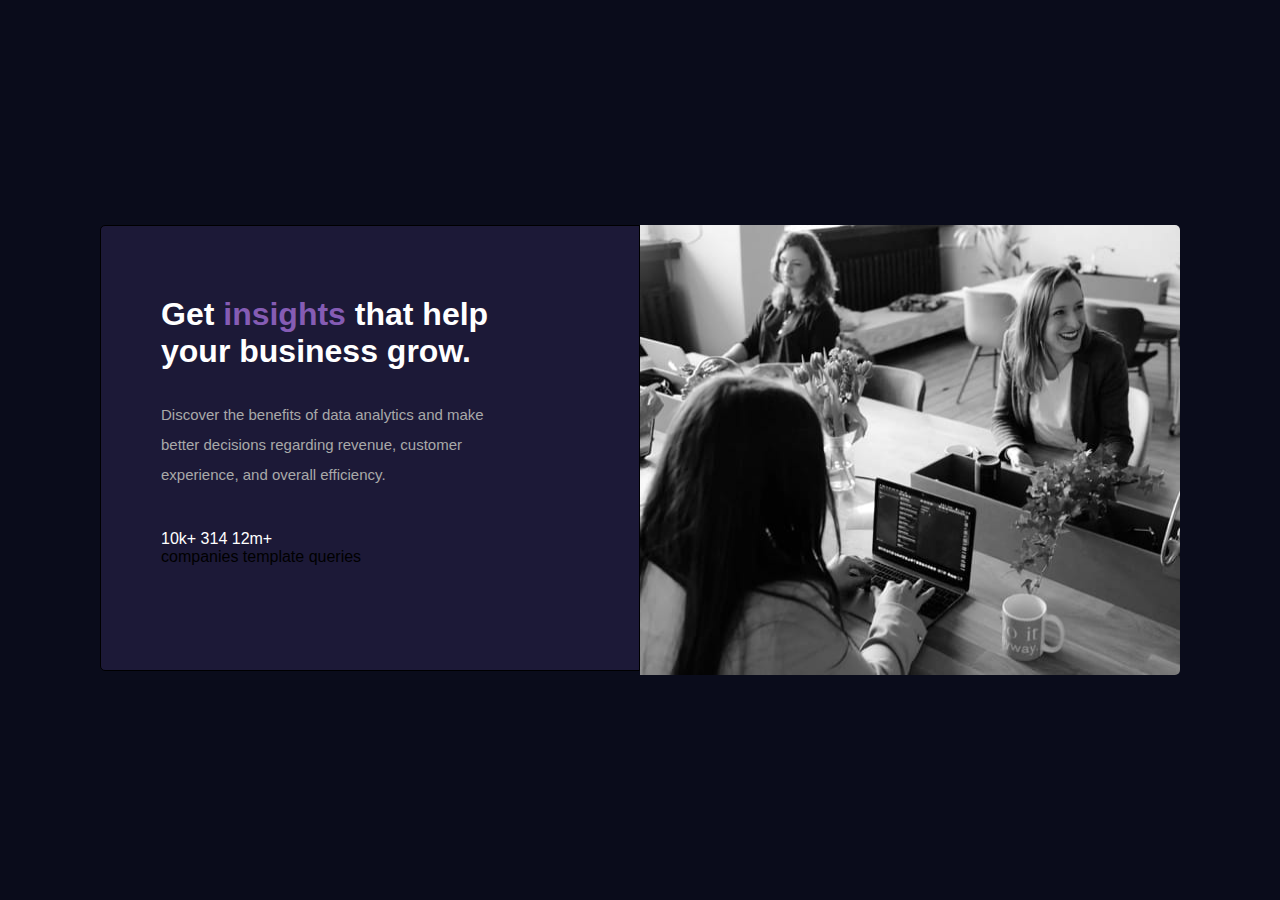
==== card-component/stats-preview-card-component-main/index.html @ af5f08f2 "fist commit" ====
<!DOCTYPE html>
<html lang="pt-br">
<head>
  <meta charset="UTF-8">
  <meta http-equiv="X-UA-Compatible" content="IE=edge">
  <meta name="viewport" content="width=device-width, initial-scale=1.0">
  <link rel="stylesheet" href="style.css">
  <link rel="shortcut icon" href="images/favicon-32x32.png" type="image/x-icon">
  <title>Document</title>
</head>
<body>
  <div class="container">
    <div class="content">
      <h1>
        Get <span>insights</span> that help <br>your business grow.
      </h1>
      <p>
        Discover the benefits of data analytics and make <br>better decisions regarding revenue, customer <br>experience, and overall efficiency.
      </p>
      <footer>
        <p id="number">
          10k+ 314 12m+
        </p>
        <p>
          companies template queries
        </p>
      </footer>
    </div>
    <div class="imagem">
      <img src="images/image-header-desktop.jpg"></img>
    </div>
  </div> 
</body>
</html>
---- card-component/stats-preview-card-component-main/style.css ----
* {
    margin: 0;
    padding: 0;
    box-sizing: border-box;
    font-family: Arial, Helvetica, sans-serif;
  }
  
  body {
    height: 100vh;
    display: flex;
    align-items: center;
    justify-content: center;
    margin: 0px 50px;
    background-color: #0A0C1B;
  }
  
  .container {
    display: flex;
  }
  
  .content {
    border: 1px solid black;
    border-top-left-radius: 5px;
    border-bottom-left-radius: 5px;
    padding: 70px 60px;
    background-color: #1C1937;
    width: 540px;
    height: 446px;
  }
  
  h1 {
    color: white;
  }

  span {
    color: #855cb4;
  }
  
  .content > p {
    padding-top: 30px;
    padding-bottom: 40px;
    color: darkgray;
    line-height: 30px;
    font-size: 15px;
  }
  
  .imagem img {
    border-top-right-radius: 5px;
    border-bottom-right-radius: 5px;
    width: 100%;
    height: 100%;
  }

  #number {
    color: white;
  }
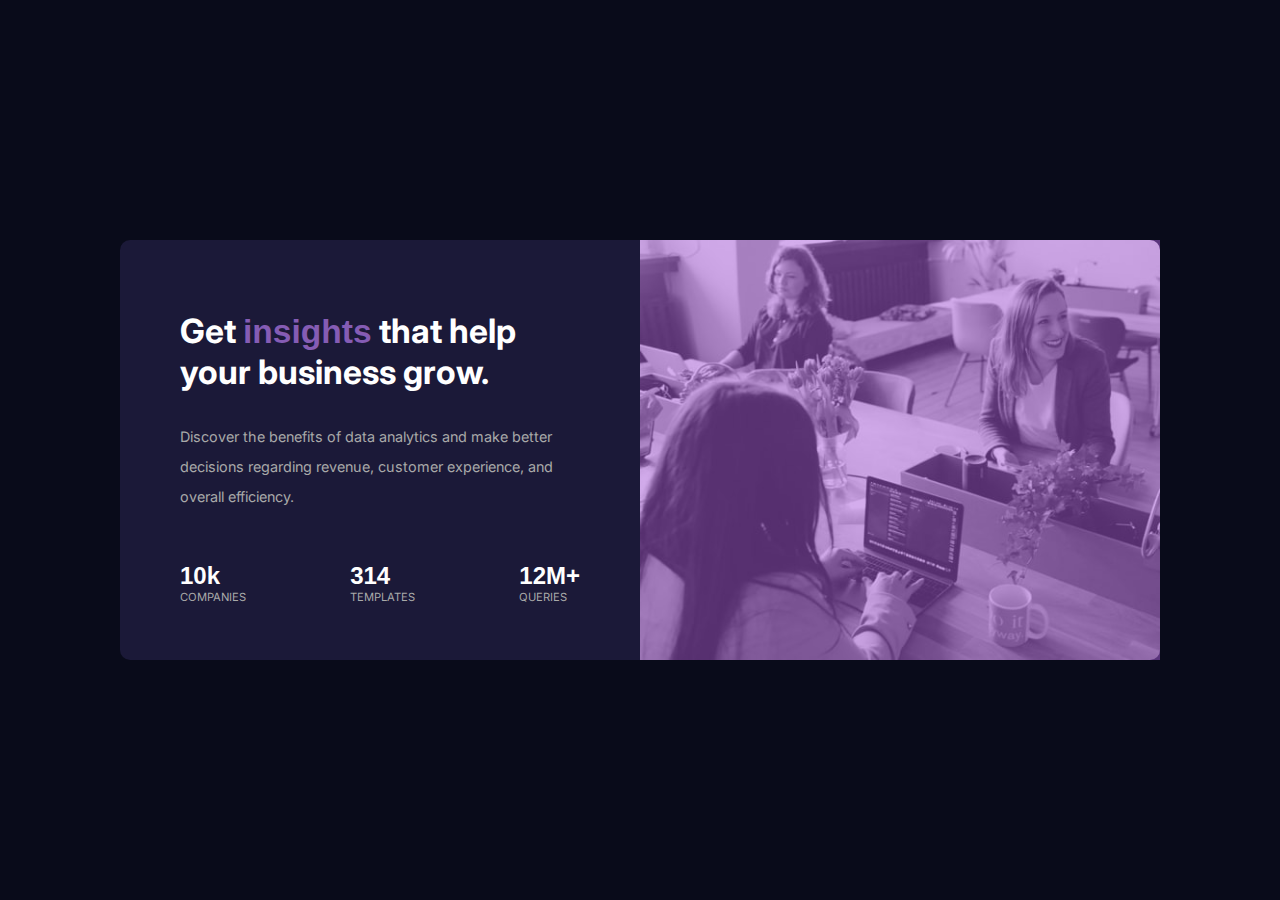
==== commit d23052cf: "responsivo" ====
--- a/card-component/stats-preview-card-component-main/index.html
+++ b/card-component/stats-preview-card-component-main/index.html
@@ -12,22 +12,33 @@
   <div class="container">
     <div class="content">
       <h1>
-        Get <span>insights</span> that help <br>your business grow.
+        Get <span>insights</span> that help your business grow.
       </h1>
       <p>
-        Discover the benefits of data analytics and make <br>better decisions regarding revenue, customer <br>experience, and overall efficiency.
+        Discover the benefits of data analytics and make better decisions regarding revenue, customer experience, and overall efficiency.
       </p>
-      <footer>
-        <p id="number">
-          10k+ 314 12m+
-        </p>
-        <p>
-          companies template queries
-        </p>
-      </footer>
+        
+      <div class="stat-box">
+          <div class="group">
+            <p class="num">10k</p>
+            <p class="stat">companies</p>
+          </div>
+          <div class="group">
+            <p class="num">314</p>
+            <p class="stat">templates</p>
+          </div>
+          <div class="group">
+            <p class="num">12M+</p>
+            <p class="stat">queries</p>
+          </div>
+      </div>
+      
     </div>
     <div class="imagem">
-      <img src="images/image-header-desktop.jpg"></img>
+      <picture>
+        <source media="(max-width: 764px)" srcset="images/image-header-mobile.jpg">
+        <img src="images/image-header-desktop.jpg"></img>
+      </picture>
     </div>
   </div> 
 </body>
--- a/card-component/stats-preview-card-component-main/style.css
+++ b/card-component/stats-preview-card-component-main/style.css
@@ -1,3 +1,7 @@
+@import url('https://fonts.googleapis.com/css2?family=Inter&display=swap');
+
+@import url('https://fonts.googleapis.com/css2?family=Lexend+Deca&display=swap');
+
 * {
     margin: 0;
     padding: 0;
@@ -11,7 +15,7 @@
     align-items: center;
     justify-content: center;
     margin: 0px 50px;
-    background-color: #0A0C1B;
+    background-color: hsl(233, 47%, 7%);
   }
   
   .container {
@@ -19,38 +23,199 @@
   }
   
   .content {
-    border: 1px solid black;
-    border-top-left-radius: 5px;
-    border-bottom-left-radius: 5px;
+    border-top-left-radius: 10px;
+    border-bottom-left-radius: 10px;
     padding: 70px 60px;
-    background-color: #1C1937;
-    width: 540px;
-    height: 446px;
+    background-color: hsl(244, 38%, 16%) ; 
+    width: 520px;
+    height: 420px;
+  }
+
+  .imagem {
+    width: 520px;
+    height: 420px;
+    position: relative;
+  }
+
+  .imagem img {
+    border-top-right-radius: 10px;
+    border-bottom-right-radius: 10px;
+    width: 100%;
+    height: 100%;
+  }
+
+  .imagem::after {
+    position: absolute;
+    content: "";
+    height: 100%;
+    width: 100%;
+    left: 0;
+    top: 0;
+    background-color: hsl(277, 64%, 61%, 0.5);
+    
   }
   
   h1 {
     color: white;
+    font-size: 2.1rem;
+    font-family: 'Inter', sans-serif;
   }
 
   span {
     color: #855cb4;
   }
+
+  span:hover {
+    color: #5b14ad;
+    transition: 0.3s;
+  }
   
   .content > p {
     padding-top: 30px;
-    padding-bottom: 40px;
+    padding-bottom: 50px;
+    font-size: 0.9rem;
     color: darkgray;
     line-height: 30px;
-    font-size: 15px;
-  }
-  
-  .imagem img {
-    border-top-right-radius: 5px;
-    border-bottom-right-radius: 5px;
-    width: 100%;
-    height: 100%;
-  }
-
-  #number {
+    font-family: 'Inter', sans-serif;
+  }
+
+  .stat-box {
+    font-family: 'Lexend Deca', sans-serif;
+    display: flex;
+    list-style: none;
+    justify-content: space-between;
+  }
+
+  .num {
     color: white;
-  }+    font-weight: 700;
+    font-size: 1.5rem;
+  }
+
+  .stat {
+    font-family: 'Inter', sans-serif;
+    text-transform: uppercase;
+    color: darkgray;
+    font-size: 0.7rem;
+  }
+
+  @media screen and (max-width: 1091px) {
+    .content {
+      width: 450px;
+      height: 400px;
+      padding: 30px 60px;
+    }
+
+    .imagem {
+      width: 450px;
+      height: 400px;
+    }
+  }
+
+  @media screen and (max-width: 945px) {
+    .content {
+      width: 400px;
+      height: 375px;
+      padding: 32px 40px;
+    }
+
+    .imagem {
+      width: 400px;
+      height: 375px;
+    }
+
+    .content > p {
+      padding-bottom: 30px;
+    }
+
+    .num {
+      font-size: 1.4rem;
+    }
+
+    .stat {
+      font-size: .6rem;
+    }
+  
+  }
+
+
+  @media screen and (max-width: 832px) {
+    .content {
+      width: 370px;
+      height: 375px;
+      padding: 30px 40px;
+    }
+
+    .imagem {
+      width: 370px;
+      height: 375px;
+    }
+
+    h1 {
+      font-size: 1.8rem;
+    }
+
+    .content > p {
+      font-size: 1rem;
+    }
+
+  }
+
+  @media screen and (max-width: 764px) {
+    
+    .container {
+      flex-direction: column-reverse;
+    }
+
+    .content {
+      width: 350px;
+      height: 570px;
+      border-top-left-radius: 0px;
+      border-bottom-right-radius: 10px;
+      text-align: center;
+    }
+
+    .imagem {
+      width: 350px;
+      height: 280px;
+    }
+
+    .imagem img {
+      border-top-left-radius: 10px;
+      border-bottom-right-radius: 0px;
+    }
+
+    h1 {
+      font-size: 1.8rem;
+    }
+
+    .content > p {
+      text-align: center;
+      font-size: .9rem;
+      padding-top: 14px;
+    }
+
+    .stat-box {
+      flex-direction: column;
+    }
+
+    .num {
+      font-size: 1.7rem;
+    }
+
+    .stat {
+      font-size: .8rem;
+    }
+
+    .group {
+      margin-bottom: 50px;
+    }
+
+    .group:last-child {
+      margin-bottom: 0px;
+    }
+
+  }
+
+
+  